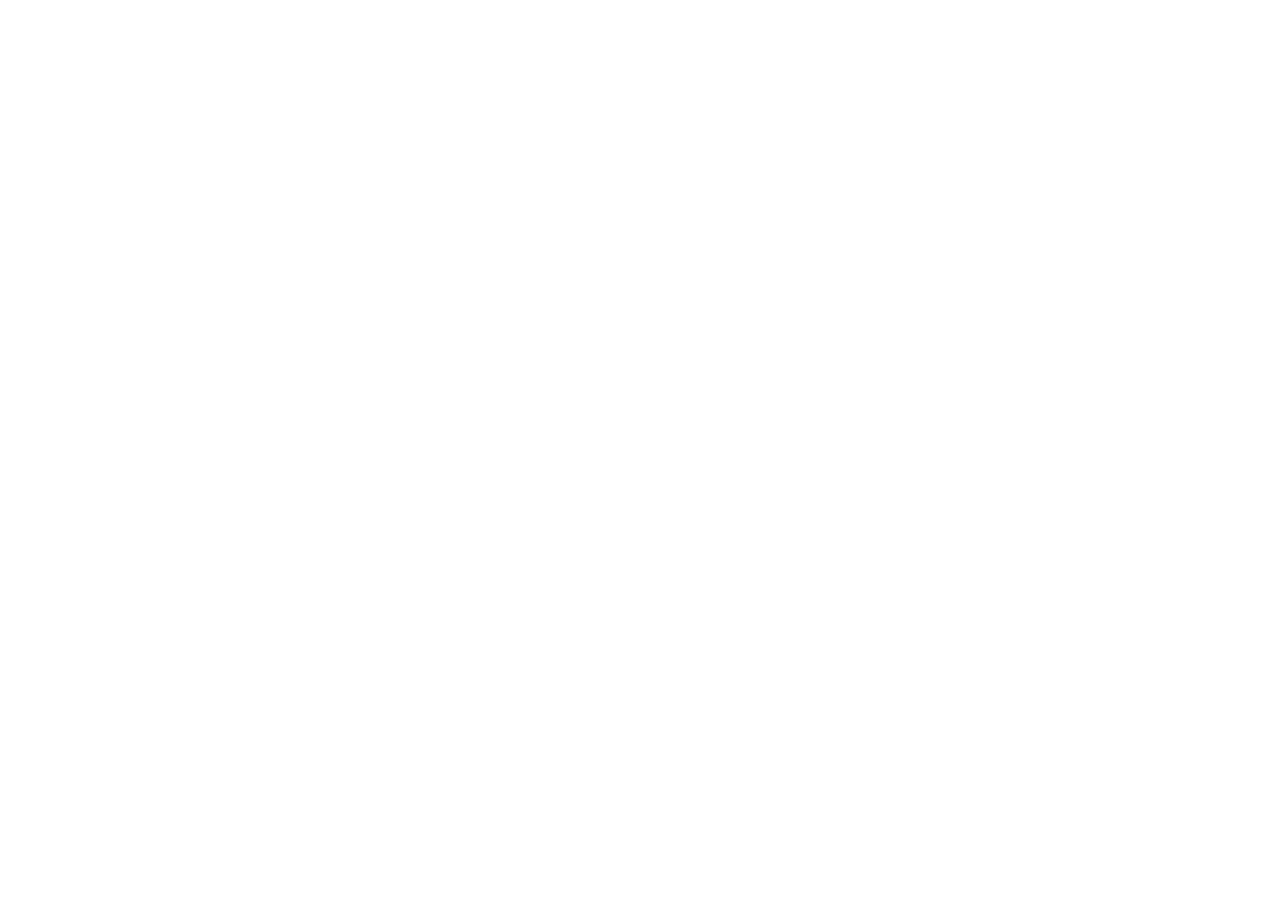
==== project_example/index.html @ 6a5dd61f "all concepts covered" ====
<!DOCTYPE html>
<html lang="en">
<head>
    <meta charset="UTF-8">
    <meta http-equiv="X-UA-Compatible" content="IE=edge">
    <meta name="viewport" content="width=device-width, initial-scale=1.0">
    <link rel="stylesheet" href="/project_example/style.css">
    <title>Testimonials</title>
</head>
<body>
    
</body>
</html>
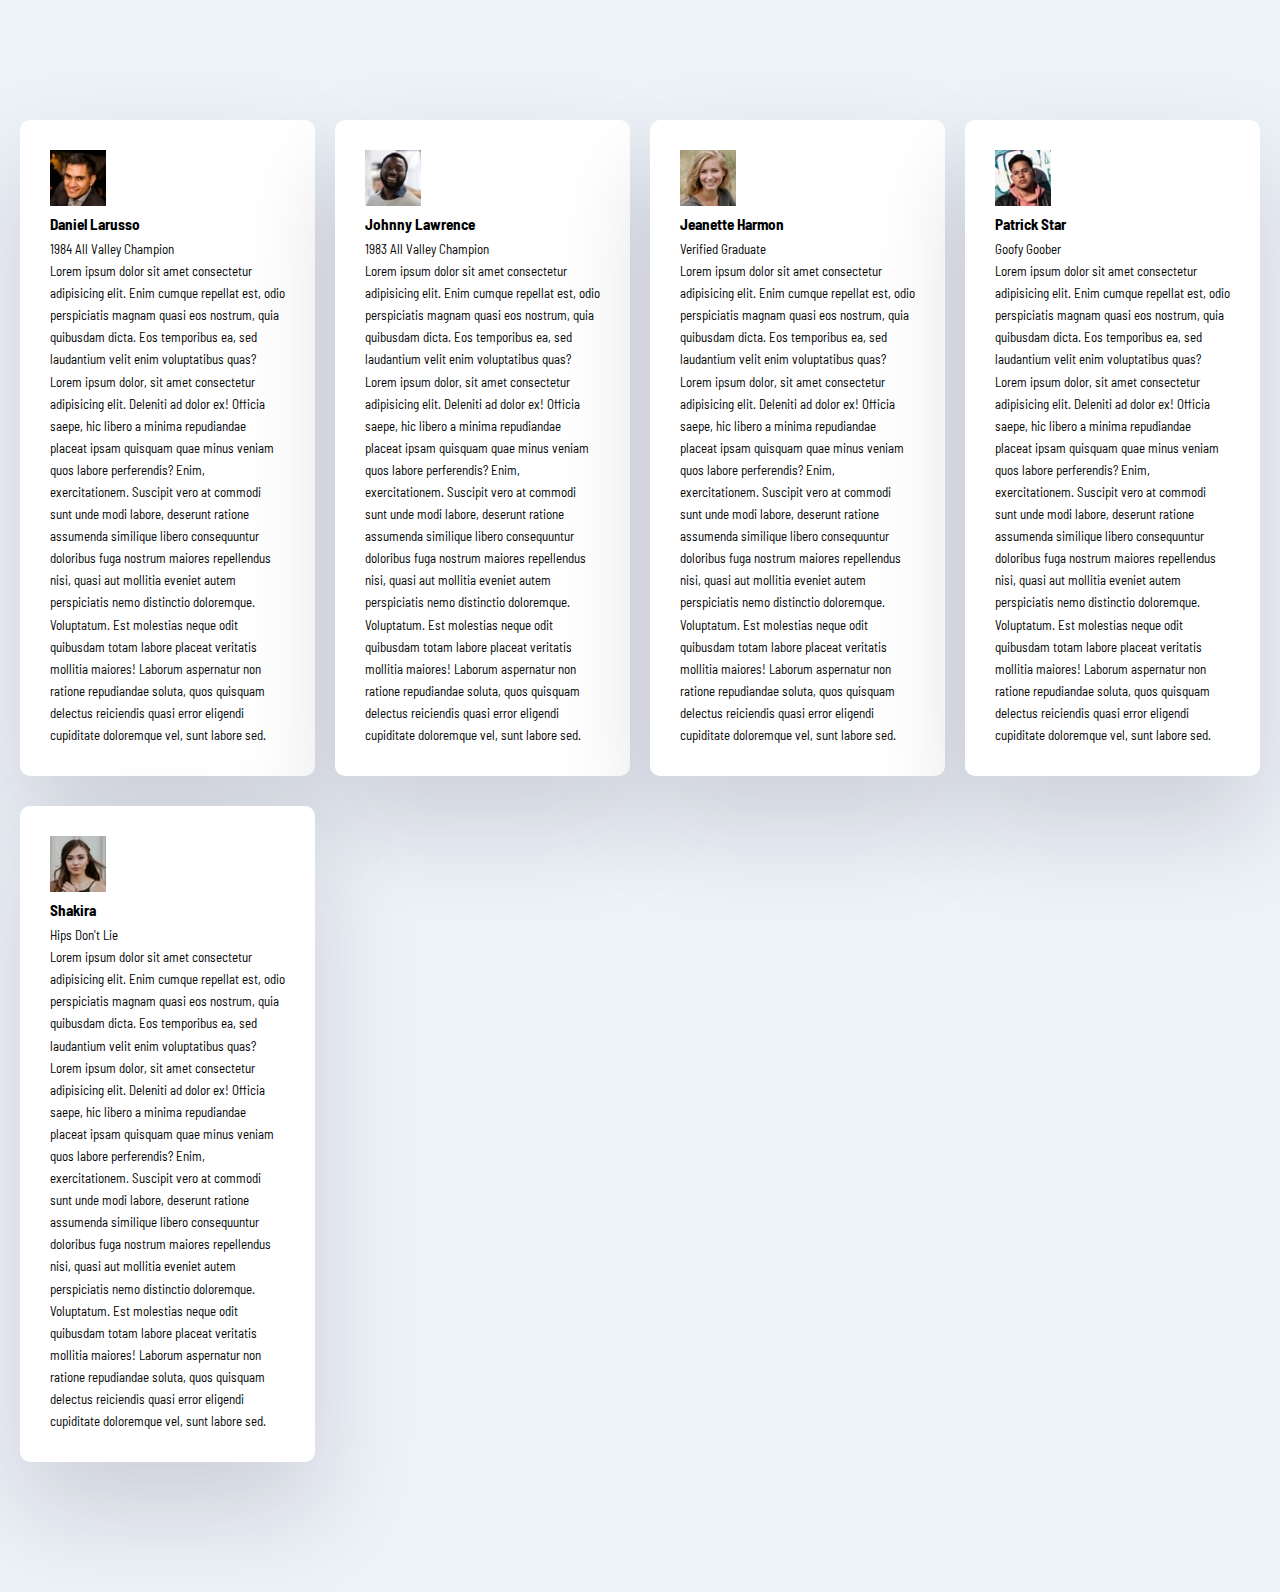
==== commit ddcd6c47: "started working on example" ====
--- a/project_example/index.html
+++ b/project_example/index.html
@@ -1,13 +1,154 @@
 <!DOCTYPE html>
 <html lang="en">
-<head>
-    <meta charset="UTF-8">
-    <meta http-equiv="X-UA-Compatible" content="IE=edge">
-    <meta name="viewport" content="width=device-width, initial-scale=1.0">
-    <link rel="stylesheet" href="/project_example/style.css">
+  <head>
+    <meta charset="UTF-8" />
+    <meta http-equiv="X-UA-Compatible" content="IE=edge" />
+    <meta name="viewport" content="width=device-width, initial-scale=1.0" />
+    <link rel="stylesheet" href="/project_example/style.css" />
     <title>Testimonials</title>
-</head>
-<body>
-    
-</body>
-</html>+  </head>
+  <body>
+    <div class="testimonials">
+      <div class="card card-bg-purple">
+        <header class="card-header">
+          <img src="/images/image-daniel.jpg" alt="" class="card-img" />
+          <div>
+            <h3>Daniel Larusso</h3>
+            <p>1984 All Valley Champion</p>
+          </div>
+        </header>
+        <p class="card-lead">
+          Lorem ipsum dolor sit amet consectetur adipisicing elit. Enim cumque
+          repellat est, odio perspiciatis magnam quasi eos nostrum, quia
+          quibusdam dicta. Eos temporibus ea, sed laudantium velit enim
+          voluptatibus quas?
+        </p>
+        <p class="card-quote">
+          Lorem ipsum dolor, sit amet consectetur adipisicing elit. Deleniti ad
+          dolor ex! Officia saepe, hic libero a minima repudiandae placeat ipsam
+          quisquam quae minus veniam quos labore perferendis? Enim,
+          exercitationem. Suscipit vero at commodi sunt unde modi labore,
+          deserunt ratione assumenda similique libero consequuntur doloribus
+          fuga nostrum maiores repellendus nisi, quasi aut mollitia eveniet
+          autem perspiciatis nemo distinctio doloremque. Voluptatum. Est
+          molestias neque odit quibusdam totam labore placeat veritatis mollitia
+          maiores! Laborum aspernatur non ratione repudiandae soluta, quos
+          quisquam delectus reiciendis quasi error eligendi cupiditate
+          doloremque vel, sunt labore sed.
+        </p>
+      </div>
+      <div class="card card-bg-gray-blue">
+        <header class="card-header">
+          <img src="/images/image-jonathan.jpg" alt="" class="card-img" />
+          <div>
+            <h3>Johnny Lawrence</h3>
+            <p>1983 All Valley Champion</p>
+          </div>
+        </header>
+        <p class="card-lead">
+          Lorem ipsum dolor sit amet consectetur adipisicing elit. Enim cumque
+          repellat est, odio perspiciatis magnam quasi eos nostrum, quia
+          quibusdam dicta. Eos temporibus ea, sed laudantium velit enim
+          voluptatibus quas?
+        </p>
+        <p class="card-quote">
+          Lorem ipsum dolor, sit amet consectetur adipisicing elit. Deleniti ad
+          dolor ex! Officia saepe, hic libero a minima repudiandae placeat ipsam
+          quisquam quae minus veniam quos labore perferendis? Enim,
+          exercitationem. Suscipit vero at commodi sunt unde modi labore,
+          deserunt ratione assumenda similique libero consequuntur doloribus
+          fuga nostrum maiores repellendus nisi, quasi aut mollitia eveniet
+          autem perspiciatis nemo distinctio doloremque. Voluptatum. Est
+          molestias neque odit quibusdam totam labore placeat veritatis mollitia
+          maiores! Laborum aspernatur non ratione repudiandae soluta, quos
+          quisquam delectus reiciendis quasi error eligendi cupiditate
+          doloremque vel, sunt labore sed.
+        </p>
+      </div>
+      <div class="card">
+        <header class="card-header">
+          <img src="/images/image-jeanette.jpg" alt="" class="card-img" />
+          <div>
+            <h3>Jeanette Harmon</h3>
+            <p>Verified Graduate</p>
+          </div>
+        </header>
+        <p class="card-lead">
+          Lorem ipsum dolor sit amet consectetur adipisicing elit. Enim cumque
+          repellat est, odio perspiciatis magnam quasi eos nostrum, quia
+          quibusdam dicta. Eos temporibus ea, sed laudantium velit enim
+          voluptatibus quas?
+        </p>
+        <p class="card-quote">
+          Lorem ipsum dolor, sit amet consectetur adipisicing elit. Deleniti ad
+          dolor ex! Officia saepe, hic libero a minima repudiandae placeat ipsam
+          quisquam quae minus veniam quos labore perferendis? Enim,
+          exercitationem. Suscipit vero at commodi sunt unde modi labore,
+          deserunt ratione assumenda similique libero consequuntur doloribus
+          fuga nostrum maiores repellendus nisi, quasi aut mollitia eveniet
+          autem perspiciatis nemo distinctio doloremque. Voluptatum. Est
+          molestias neque odit quibusdam totam labore placeat veritatis mollitia
+          maiores! Laborum aspernatur non ratione repudiandae soluta, quos
+          quisquam delectus reiciendis quasi error eligendi cupiditate
+          doloremque vel, sunt labore sed.
+        </p>
+      </div>
+      <div class="card card-bg-black-blue">
+        <header class="card-header">
+          <img src="/images/image-patrick.jpg" alt="" class="card-img" />
+          <div>
+            <h3>Patrick Star</h3>
+            <p>Goofy Goober</p>
+          </div>
+        </header>
+        <p class="card-lead">
+          Lorem ipsum dolor sit amet consectetur adipisicing elit. Enim cumque
+          repellat est, odio perspiciatis magnam quasi eos nostrum, quia
+          quibusdam dicta. Eos temporibus ea, sed laudantium velit enim
+          voluptatibus quas?
+        </p>
+        <p class="card-quote">
+          Lorem ipsum dolor, sit amet consectetur adipisicing elit. Deleniti ad
+          dolor ex! Officia saepe, hic libero a minima repudiandae placeat ipsam
+          quisquam quae minus veniam quos labore perferendis? Enim,
+          exercitationem. Suscipit vero at commodi sunt unde modi labore,
+          deserunt ratione assumenda similique libero consequuntur doloribus
+          fuga nostrum maiores repellendus nisi, quasi aut mollitia eveniet
+          autem perspiciatis nemo distinctio doloremque. Voluptatum. Est
+          molestias neque odit quibusdam totam labore placeat veritatis mollitia
+          maiores! Laborum aspernatur non ratione repudiandae soluta, quos
+          quisquam delectus reiciendis quasi error eligendi cupiditate
+          doloremque vel, sunt labore sed.
+        </p>
+      </div>
+      <div class="card">
+        <header class="card-header">
+          <img src="/images/image-kira.jpg" alt="" class="card-img" />
+          <div>
+            <h3>Shakira</h3>
+            <p>Hips Don't Lie</p>
+          </div>
+        </header>
+        <p class="card-lead">
+          Lorem ipsum dolor sit amet consectetur adipisicing elit. Enim cumque
+          repellat est, odio perspiciatis magnam quasi eos nostrum, quia
+          quibusdam dicta. Eos temporibus ea, sed laudantium velit enim
+          voluptatibus quas?
+        </p>
+        <p class="card-quote">
+          Lorem ipsum dolor, sit amet consectetur adipisicing elit. Deleniti ad
+          dolor ex! Officia saepe, hic libero a minima repudiandae placeat ipsam
+          quisquam quae minus veniam quos labore perferendis? Enim,
+          exercitationem. Suscipit vero at commodi sunt unde modi labore,
+          deserunt ratione assumenda similique libero consequuntur doloribus
+          fuga nostrum maiores repellendus nisi, quasi aut mollitia eveniet
+          autem perspiciatis nemo distinctio doloremque. Voluptatum. Est
+          molestias neque odit quibusdam totam labore placeat veritatis mollitia
+          maiores! Laborum aspernatur non ratione repudiandae soluta, quos
+          quisquam delectus reiciendis quasi error eligendi cupiditate
+          doloremque vel, sunt labore sed.
+        </p>
+      </div>
+    </div>
+  </body>
+</html>
--- a/project_example/style.css
+++ b/project_example/style.css
@@ -0,0 +1,35 @@
+@import url("https://fonts.googleapis.com/css2?family=Barlow+Semi+Condensed&family=Open+Sans&display=swap");
+
+*{
+    margin: 0;
+    padding: 0;
+    box-sizing: border-box;
+}
+
+html{
+    font-size: 62.5%;
+}
+
+body{
+    background: #edf2f8;
+    font-family: 'Barlow Semi Condensed', sans-serif;
+    line-height: 1.7;
+    font-size: 1.3rem;
+}
+
+.testimonials{
+    max-width: 1440px;
+    margin: 100px auto;
+    padding: 20px;
+    display: grid;
+    grid-template-columns: repeat(4, 1fr);
+    gap: 20px;
+}
+
+.card{
+    background: white;
+    border-radius: 10px;
+    padding: 30px;
+    box-shadow: rgba(17, 12, 46, 0.15) 0px 48px 100px 0px;
+    margin-bottom: 10px;
+}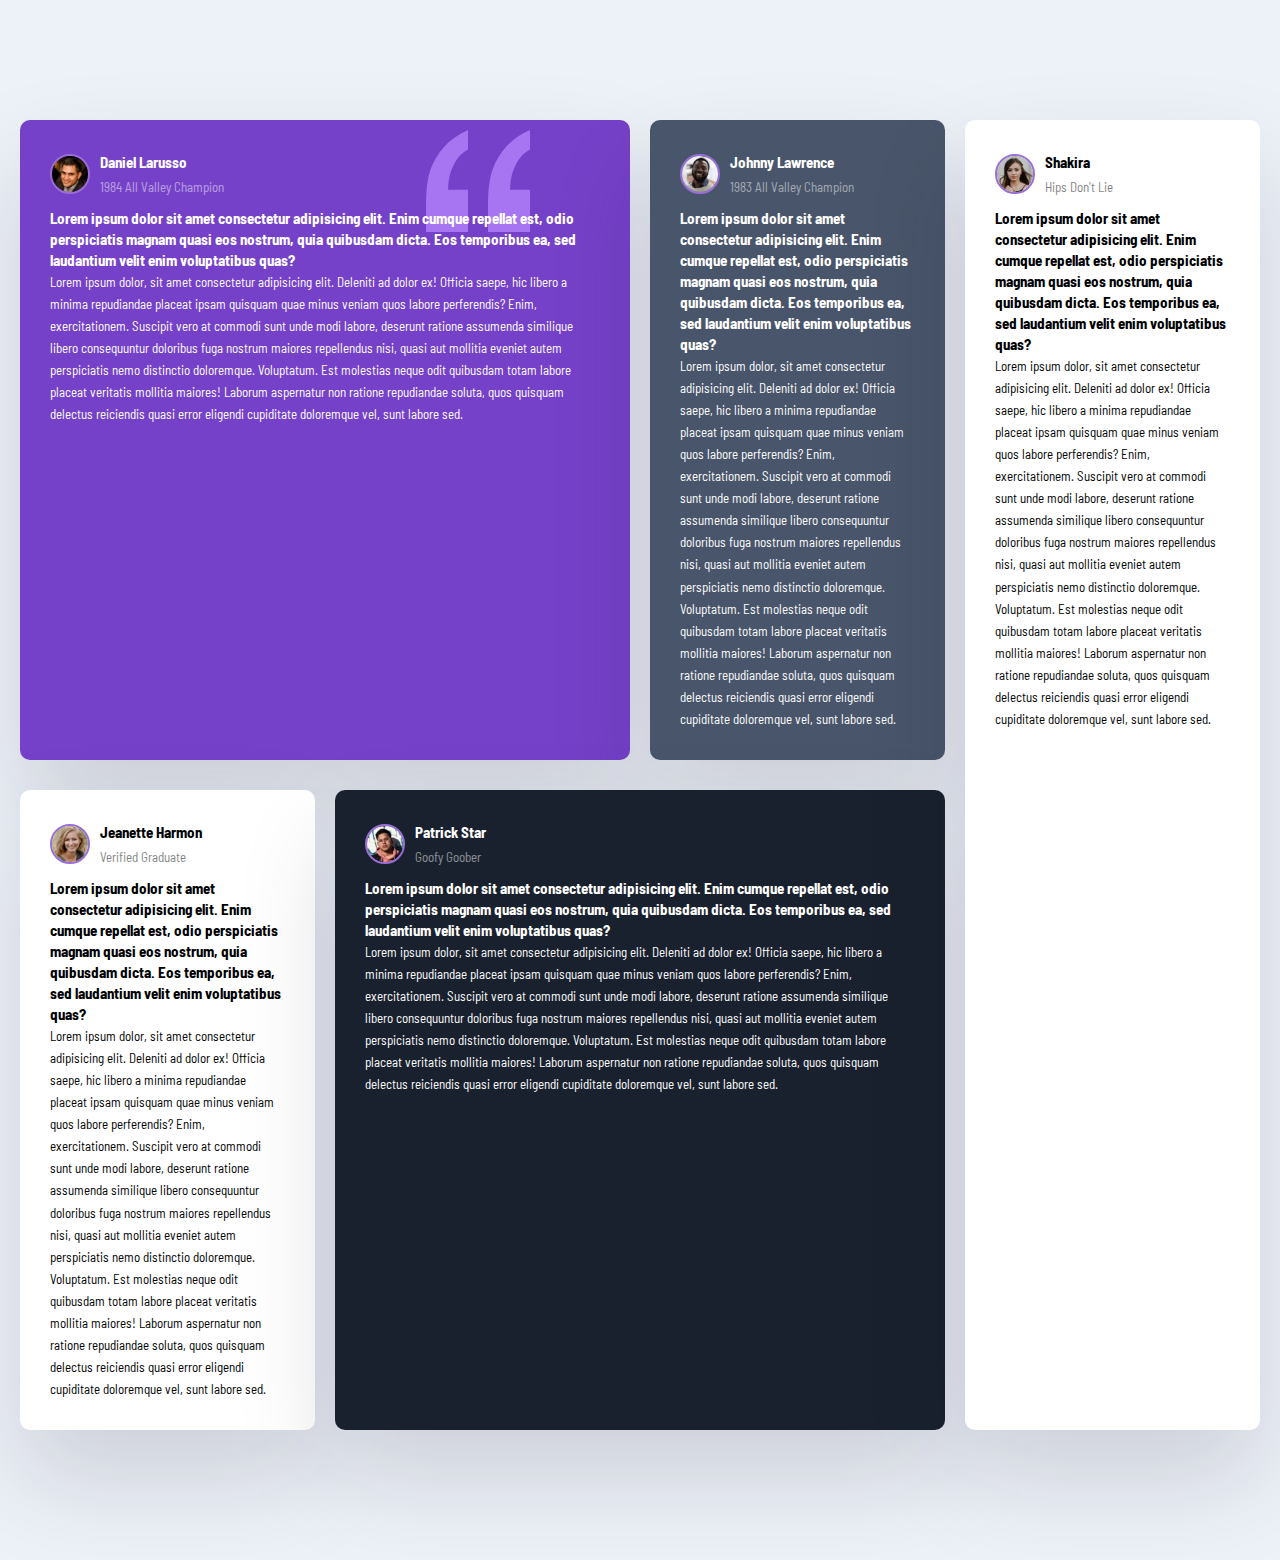
==== commit 3277745c: "starting media queries" ====
--- a/project_example/index.html
+++ b/project_example/index.html
@@ -4,7 +4,7 @@
     <meta charset="UTF-8" />
     <meta http-equiv="X-UA-Compatible" content="IE=edge" />
     <meta name="viewport" content="width=device-width, initial-scale=1.0" />
-    <link rel="stylesheet" href="/project_example/style.css" />
+    <link rel="stylesheet" href="./style.css" />
     <title>Testimonials</title>
   </head>
   <body>
--- a/project_example/style.css
+++ b/project_example/style.css
@@ -1,35 +1,104 @@
 @import url("https://fonts.googleapis.com/css2?family=Barlow+Semi+Condensed&family=Open+Sans&display=swap");
 
-*{
-    margin: 0;
-    padding: 0;
-    box-sizing: border-box;
+* {
+  margin: 0;
+  padding: 0;
+  box-sizing: border-box;
 }
 
-html{
-    font-size: 62.5%;
+html {
+  font-size: 62.5%;
 }
 
-body{
-    background: #edf2f8;
-    font-family: 'Barlow Semi Condensed', sans-serif;
-    line-height: 1.7;
-    font-size: 1.3rem;
+body {
+  background: #edf2f8;
+  font-family: "Barlow Semi Condensed", sans-serif;
+  line-height: 1.7;
+  font-size: 1.3rem;
 }
 
-.testimonials{
-    max-width: 1440px;
-    margin: 100px auto;
-    padding: 20px;
-    display: grid;
-    grid-template-columns: repeat(4, 1fr);
-    gap: 20px;
+.testimonials {
+  max-width: 1440px;
+  margin: 100px auto;
+  padding: 20px;
+  display: grid;
+  grid-template-columns: repeat(4, 1fr);
+  gap: 20px;
 }
 
-.card{
-    background: white;
-    border-radius: 10px;
-    padding: 30px;
-    box-shadow: rgba(17, 12, 46, 0.15) 0px 48px 100px 0px;
-    margin-bottom: 10px;
+.card {
+  background: white;
+  border-radius: 10px;
+  padding: 30px;
+  box-shadow: rgba(17, 12, 46, 0.15) 0px 48px 100px 0px;
+  margin-bottom: 10px;
+}
+
+.card-header {
+  display: flex;
+  align-items: center;
+  margin-bottom: 10px;
+}
+
+.card-header h3 {
+  font-size: 1.5rem;
+}
+
+.card-header p {
+  opacity: 50%;
+}
+
+.card-img {
+  width: 40px;
+  height: 40px;
+  border-radius: 50%;
+  border: 2px solid #996ed9;
+  margin-right: 10px;
+}
+
+.card-lead {
+  font-size: 1.5rem;
+  font-weight: bold;
+  line-height: 1.4;
+}
+
+.card-bg-purple {
+  background: hsl(263, 55%, 52%);
+  color: white;
+  background-image: url("/images/bg-pattern-quotation.svg");
+  background-repeat: no-repeat;
+  /* review notation  */
+  background-position: top 10px right 100px;
+}
+
+.card-bg-gray-blue {
+  background: hsl(217, 19%, 35%);
+  color: white;
+}
+
+.card-bg-black-blue {
+  background: hsl(219, 29%, 14%);
+  color: white;
+}
+
+.card:nth-of-type(1) {
+  grid-column: 1 / 3;
+}
+
+.card:nth-of-type(4) {
+  grid-column: 2 / 4;
+  grid-row: 2 / 3;
+}
+
+.card:nth-of-type(5){
+    grid-column: 4 / 5;
+    grid-row: 1 / 3;
+}
+
+/* Media queries  */
+
+@media (max-width: 768px){
+    .testimonials{
+        
+    }
 }